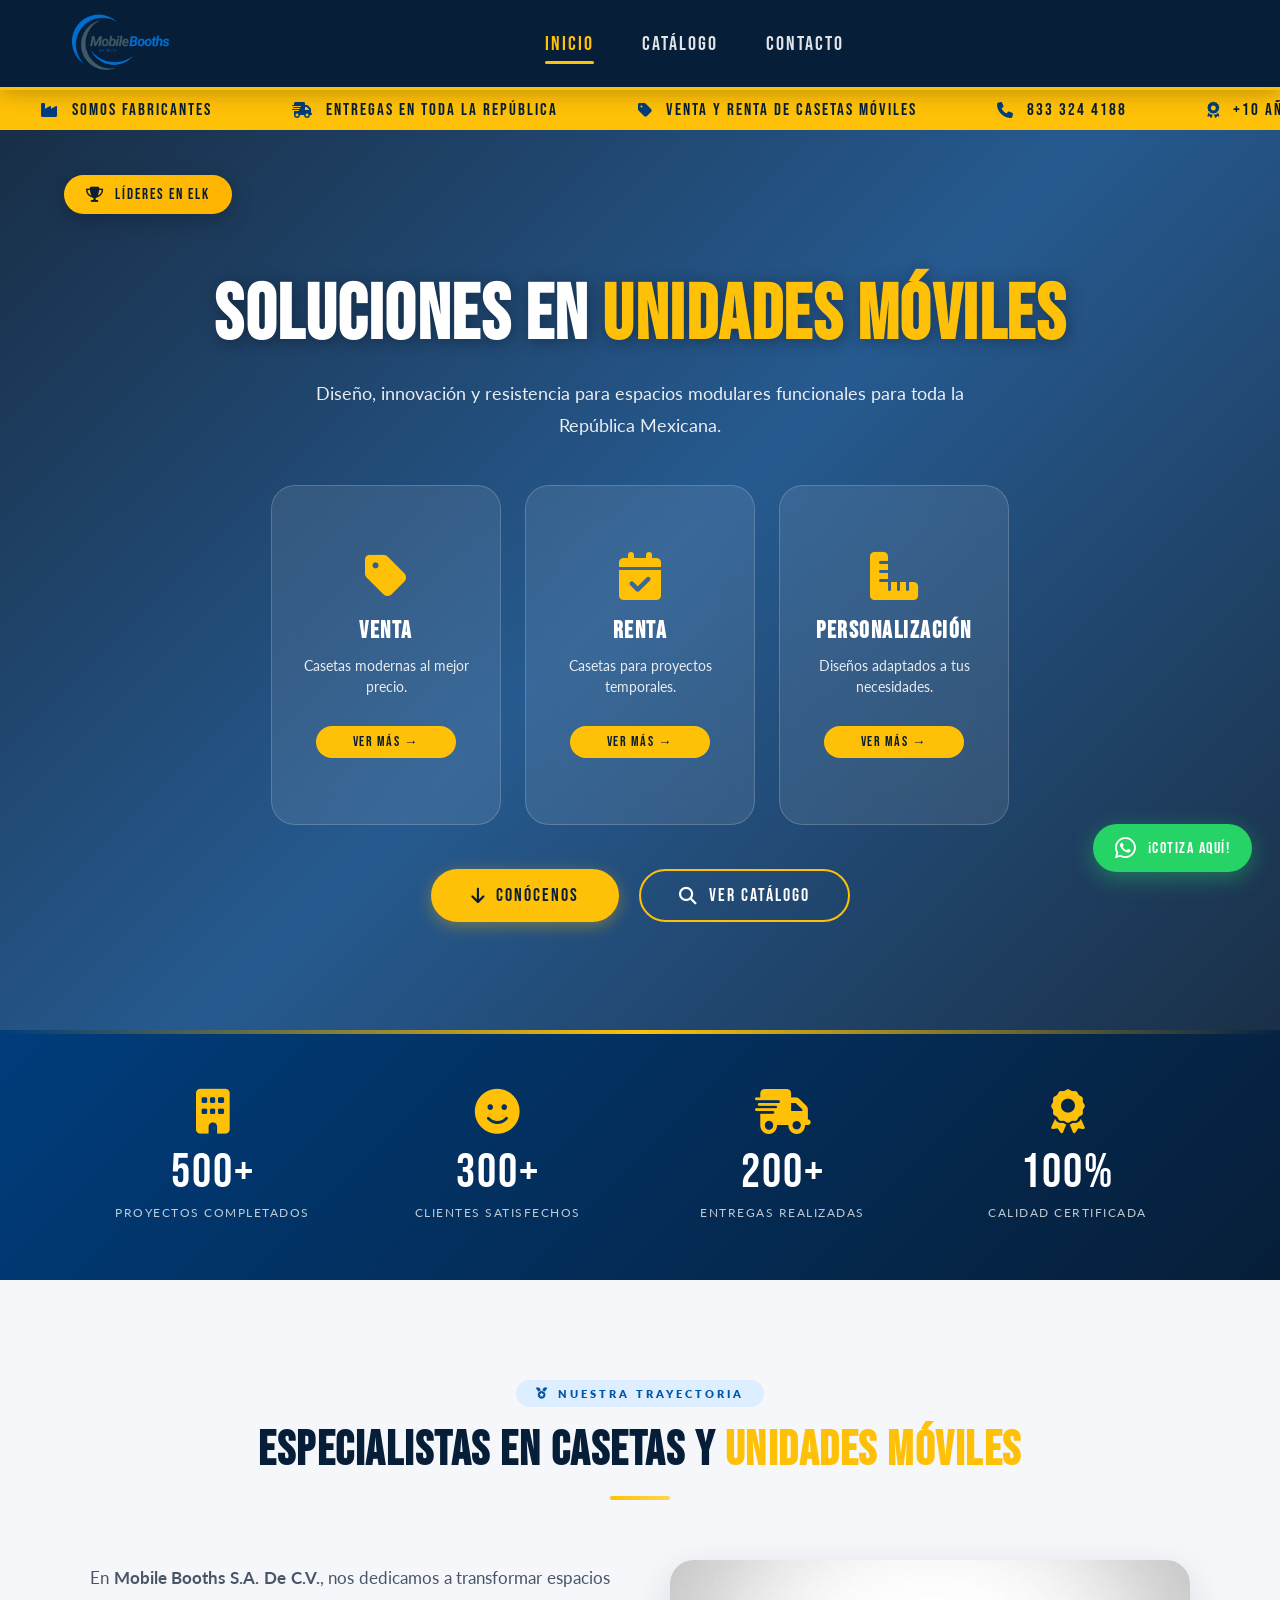
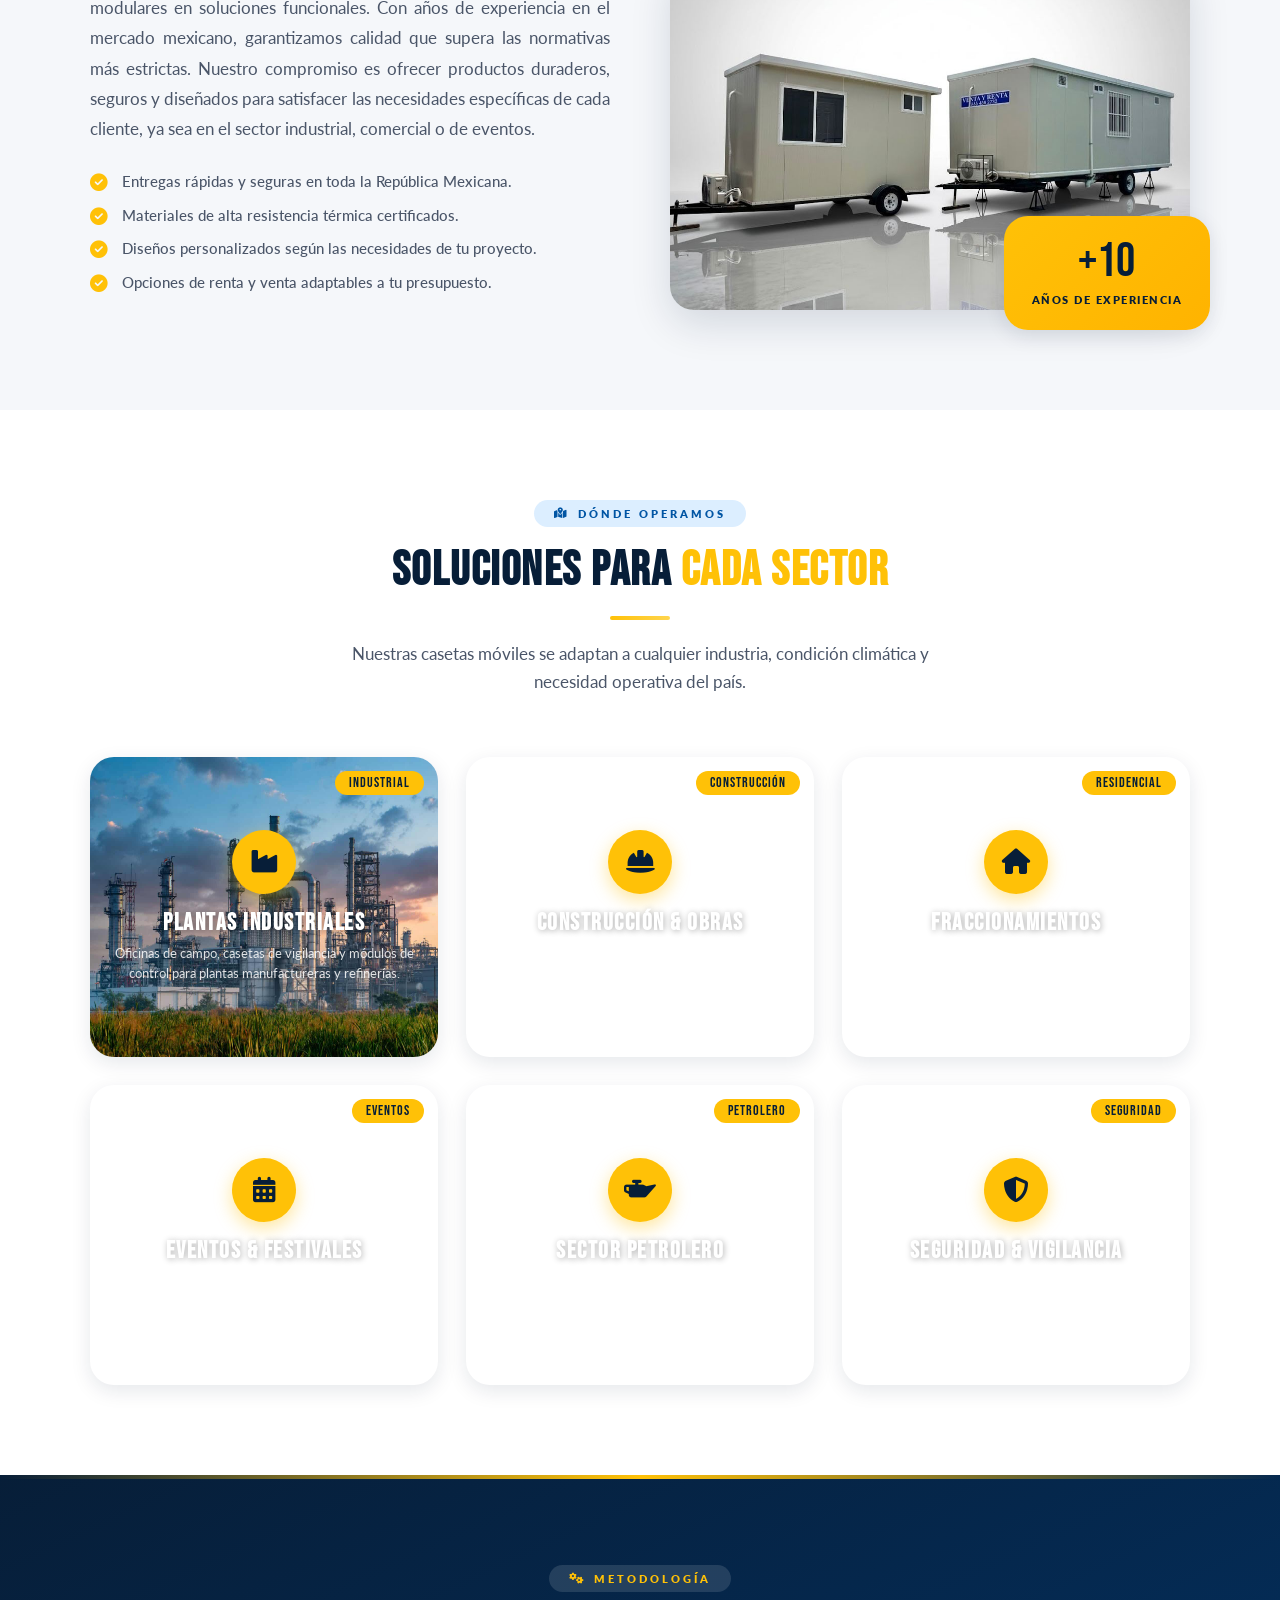
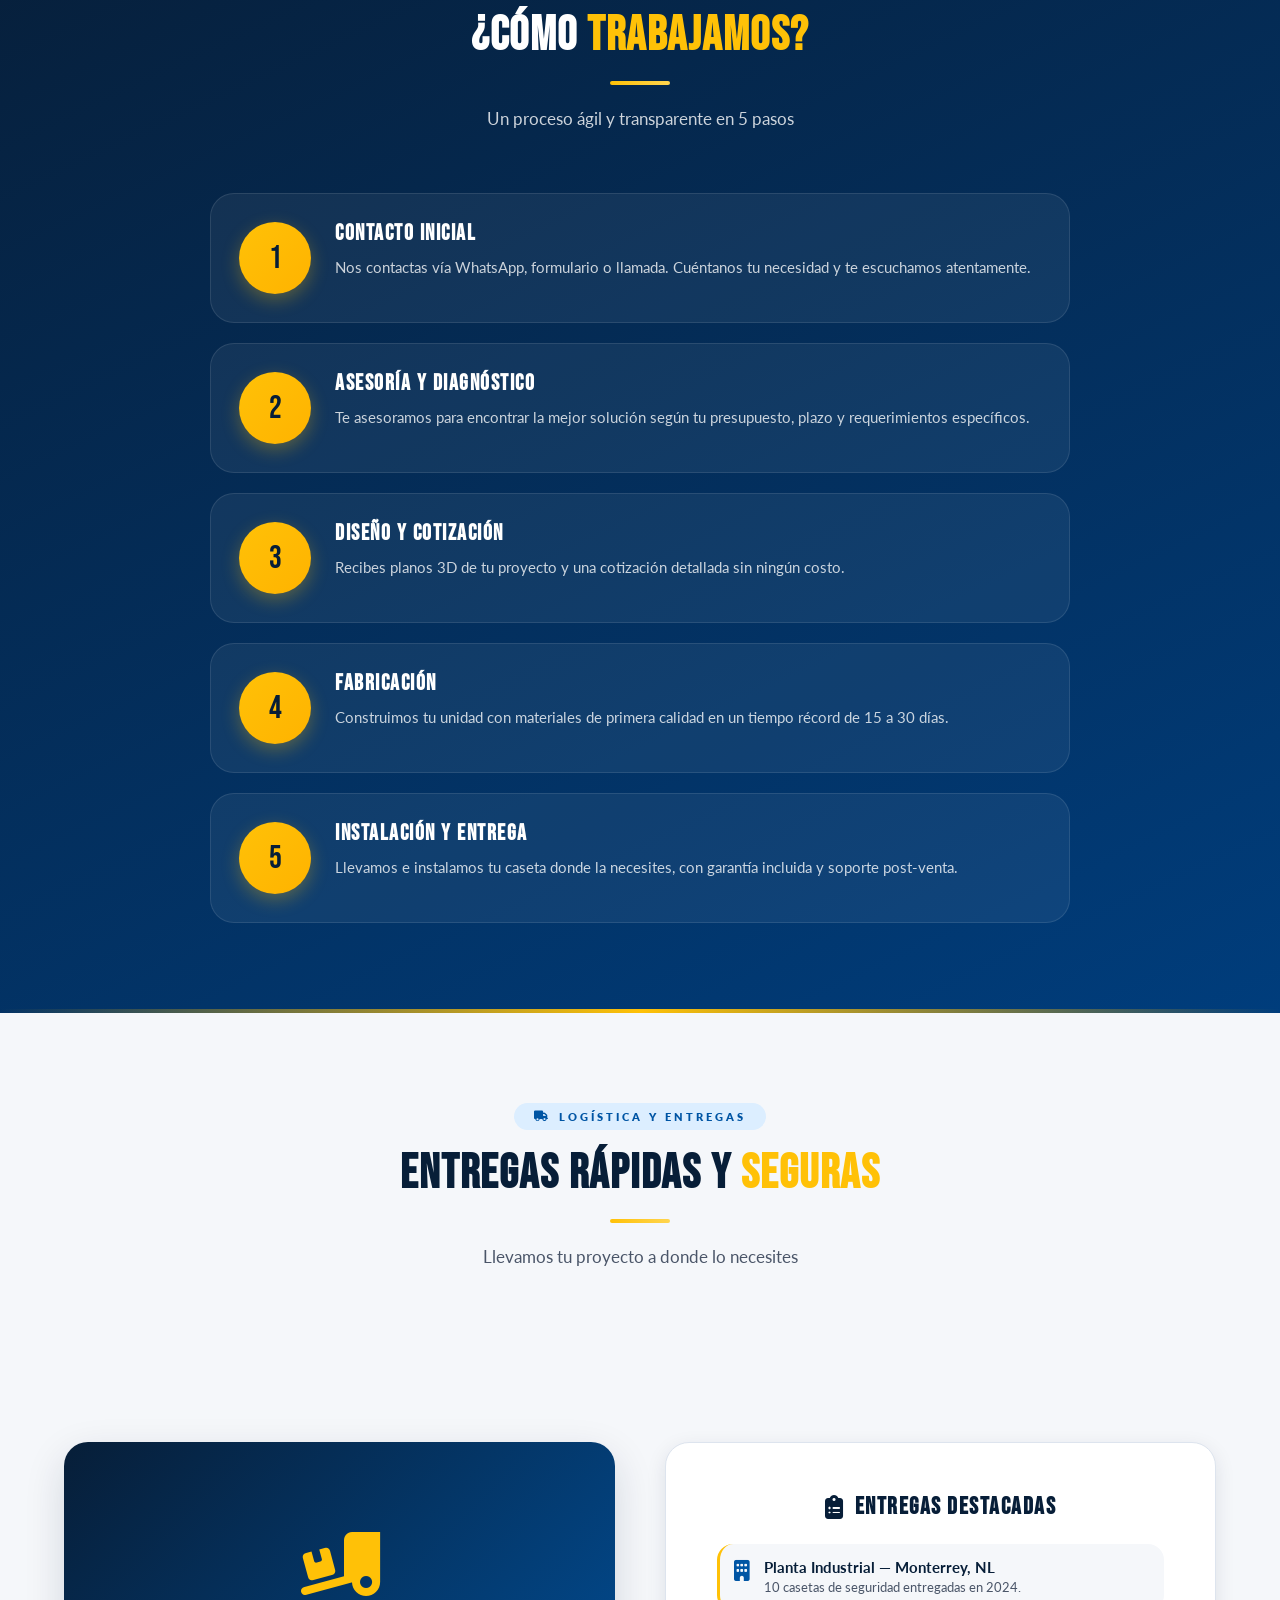
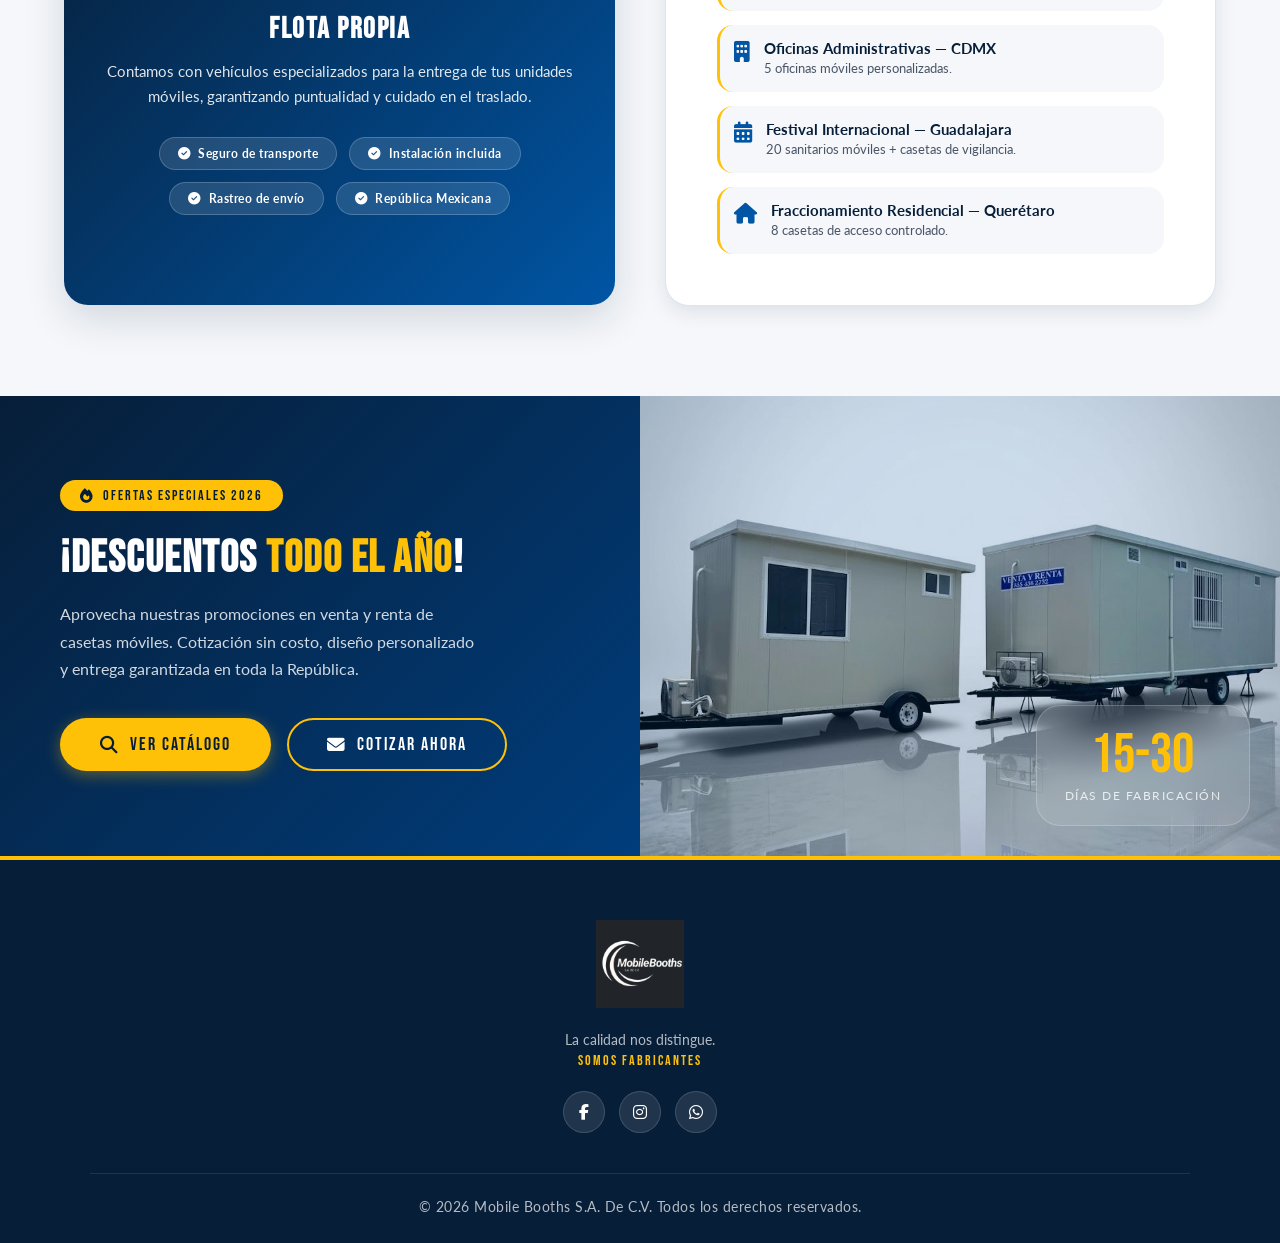
==== index.html @ e0e8780b "Add files via upload" ====
<!DOCTYPE html>
<html lang="es">
<head>
    <meta charset="UTF-8">
    <meta name="viewport" content="width=device-width, initial-scale=1.0, user-scalable=yes, viewport-fit=cover">
    <meta name="description" content="Mobile Booths S.A. de C.V. - Soluciones en unidades móviles, venta y renta de casetas en el Sur de Tamaulipas y toda la República Mexicana">
    <meta name="keywords" content="casetas móviles, venta de casetas, renta de casetas, unidades móviles, Tamaulipas">
    <title>Mobile Booths | Venta y Renta de Casetas Móviles</title>

    <link rel="preconnect" href="https://fonts.googleapis.com">
    <link href="https://fonts.googleapis.com/css2?family=Bebas+Neue&family=Lato:wght@300;400;700;900&display=swap" rel="stylesheet">
    <link rel="stylesheet" href="https://cdnjs.cloudflare.com/ajax/libs/font-awesome/6.5.1/css/all.min.css">
    <link href="https://unpkg.com/aos@2.3.1/dist/aos.css" rel="stylesheet">
    <link rel="stylesheet" href="css/styles.css">
    <link rel="icon" href="images/1.png" type="image/png">
    <link rel="apple-touch-icon" href="images/logo-grande.png">
</head>
<body>

<!-- ═══════════════════════════════════════════ -->
<!-- TICKER PUBLICITARIO                         -->
<!-- ═══════════════════════════════════════════ -->
<div class="ticker-wrap">
    <div class="ticker-track" id="tickerTrack">
        <span><i class="fas fa-industry"></i> SOMOS FABRICANTES</span>
        <span><i class="fas fa-truck-fast"></i> ENTREGAS EN TODA LA REPÚBLICA</span>
        <span><i class="fas fa-tag"></i> VENTA Y RENTA DE CASETAS MÓVILES</span>
        <span><i class="fas fa-phone"></i> 833 324 4188</span>
        <span><i class="fas fa-award"></i> +10 AÑOS DE EXPERIENCIA</span>
        <span><i class="fas fa-star"></i> +500 PROYECTOS COMPLETADOS</span>
        <span><i class="fas fa-industry"></i> SOMOS FABRICANTES</span>
        <span><i class="fas fa-truck-fast"></i> ENTREGAS EN TODA LA REPÚBLICA</span>
        <span><i class="fas fa-tag"></i> VENTA Y RENTA DE CASETAS MÓVILES</span>
        <span><i class="fas fa-phone"></i> 833 324 4188</span>
        <span><i class="fas fa-award"></i> +10 AÑOS DE EXPERIENCIA</span>
        <span><i class="fas fa-star"></i> +500 PROYECTOS COMPLETADOS</span>
    </div>
</div>

<!-- ═══════════════════════════════════════════ -->
<!-- NAVBAR                                      -->
<!-- ═══════════════════════════════════════════ -->
<header class="navbar" id="mainNavbar">
    <div class="brand-container">
        <img src="images/logo.png" alt="Logo Mobile Booths" class="logo-img">
    </div>
    <div class="menu-toggle" id="mobile-menu">
        <span></span><span></span><span></span>
    </div>
    <nav class="nav-menu" id="nav-list">
        <ul>
            <li><a href="index.html" class="active">Inicio</a></li>
            <li><a href="catalogo.html">Catálogo</a></li>
            <li><a href="contacto.html">Contacto</a></li>
        </ul>
    </nav>
</header>

<!-- ═══════════════════════════════════════════ -->
<!-- HERO                                        -->
<!-- ═══════════════════════════════════════════ -->
<section id="inicio" class="hero">
    <video autoplay muted loop id="bg-video" playsinline webkit-playsinline>
        <source src="images/caseta1.mp4" type="video/mp4">
    </video>
    <div class="hero-overlay"></div>

    <div class="corner-badge">
        <i class="fas fa-trophy"></i> Líderes en elk
    </div>

    <div class="hero-container">
        <div class="hero-content" data-aos="fade-up">
            <h1>Soluciones en <span>Unidades Móviles</span></h1>
            <p>Diseño, innovación y resistencia para espacios modulares funcionales para toda la República Mexicana.</p>

            <div class="services-cards">
                <div class="service-card" data-service="venta">
                    <i class="fas fa-tag"></i>
                    <h3>VENTA</h3>
                    <p>Casetas modernas al mejor precio.</p>
                    <button class="service-btn" onclick="window.location.href='catalogo.html'">Ver más →</button>
                </div>
                <div class="service-card" data-service="renta">
                    <i class="fas fa-calendar-check"></i>
                    <h3>RENTA</h3>
                    <p>Casetas para proyectos temporales.</p>
                    <button class="service-btn" onclick="window.location.href='catalogo.html'">Ver más →</button>
                </div>
                <div class="service-card" data-service="personalizacion">
                    <i class="fas fa-ruler-combined"></i>
                    <h3>PERSONALIZACIÓN</h3>
                    <p>Diseños adaptados a tus necesidades.</p>
                    <button class="service-btn" onclick="window.location.href='catalogo.html?section=personalizar&openPersonalization=true'">Ver más →</button>
                </div>
            </div>

            <div class="hero-buttons">
                <a href="#quienes-somos" class="btn-primary">
                    <i class="fas fa-arrow-down"></i> Conócenos
                </a>
                <a href="catalogo.html" class="btn-outline">
                    <i class="fas fa-search"></i> Ver Catálogo
                </a>
            </div>
        </div>
    </div>
</section>

<!-- ═══════════════════════════════════════════ -->
<!-- STATS                                       -->
<!-- ═══════════════════════════════════════════ -->
<div class="stats-section">
    <div class="stats-container">
        <div class="stat-item" data-aos="zoom-in">
            <i class="fas fa-building"></i>
            <div class="stat-number">+500</div>
            <div class="stat-label">Proyectos Completados</div>
        </div>
        <div class="stat-item" data-aos="zoom-in" data-aos-delay="100">
            <i class="fas fa-smile"></i>
            <div class="stat-number">+300</div>
            <div class="stat-label">Clientes Satisfechos</div>
        </div>
        <div class="stat-item" data-aos="zoom-in" data-aos-delay="200">
            <i class="fas fa-truck-fast"></i>
            <div class="stat-number">+200</div>
            <div class="stat-label">Entregas Realizadas</div>
        </div>
        <div class="stat-item" data-aos="zoom-in" data-aos-delay="300">
            <i class="fas fa-award"></i>
            <div class="stat-number">100%</div>
            <div class="stat-label">Calidad Certificada</div>
        </div>
    </div>
</div>

<!-- ═══════════════════════════════════════════ -->
<!-- ABOUT                                       -->
<!-- ═══════════════════════════════════════════ -->
<section id="quienes-somos" class="about-section">
    <div class="about-container">
        <div class="section-header" data-aos="fade-up">
            <span class="section-eyebrow"><i class="fas fa-medal"></i> Nuestra Trayectoria</span>
            <h2>Especialistas en Casetas y <span>Unidades Móviles</span></h2>
            <div class="section-rule"></div>
        </div>
        <div class="about-grid">
            <div class="about-text" data-aos="fade-right">
                <p>En <strong>Mobile Booths S.A. De C.V.</strong>, nos dedicamos a transformar espacios modulares en soluciones funcionales. Con años de experiencia en el mercado mexicano, garantizamos calidad que supera las normativas más estrictas. Nuestro compromiso es ofrecer productos duraderos, seguros y diseñados para satisfacer las necesidades específicas de cada cliente, ya sea en el sector industrial, comercial o de eventos.</p>
                <ul class="features-list">
                    <li><i class="fas fa-check-circle"></i> Entregas rápidas y seguras en toda la República Mexicana.</li>
                    <li><i class="fas fa-check-circle"></i> Materiales de alta resistencia térmica certificados.</li>
                    <li><i class="fas fa-check-circle"></i> Diseños personalizados según las necesidades de tu proyecto.</li>
                    <li><i class="fas fa-check-circle"></i> Opciones de renta y venta adaptables a tu presupuesto.</li>
                </ul>
            </div>
            <div class="about-image" data-aos="fade-left">
                <img src="images/fondo.jpeg" alt="Instalaciones Mobile Booths">
                <div class="experience-badge">
                    <span class="years">+10</span>
                    <span class="exp-text">Años de Experiencia</span>
                </div>
            </div>
        </div>
    </div>
</section>

<!-- ═══════════════════════════════════════════ -->
<!-- BANNER — SECTORES DE APLICACIÓN (con imágenes de fondo) -->
<!-- ═══════════════════════════════════════════ -->
<section class="sectors-section">
    <div class="sectors-container">
        <div class="section-header" data-aos="fade-up">
            <span class="section-eyebrow"><i class="fas fa-map-marked-alt"></i> Dónde Operamos</span>
            <h2>Soluciones para <span>Cada Sector</span></h2>
            <div class="section-rule"></div>
            <p>Nuestras casetas móviles se adaptan a cualquier industria, condición climática y necesidad operativa del país.</p>
        </div>
        <div class="sectors-grid" data-aos="fade-up" data-aos-delay="100">
            <div class="sector-card">
                <div class="sector-bg-img" ><img src="images/indu.jpeg" alt=""></div>
                <div class="sector-overlay"></div>
                <div class="sector-content">
                    <div class="sector-icon"><i class="fas fa-industry"></i></div>
                    <h3>Plantas Industriales</h3>
                    <p>Oficinas de campo, casetas de vigilancia y módulos de control para plantas manufactureras y refinerías.</p>
                </div>
                <div class="sector-tag">INDUSTRIAL</div>
            </div>
            <div class="sector-card">
                <div class="sector-bg-img" style="background-image: url('images/sectores/cns: .jfif;');"></div>
                <div class="sector-overlay"></div>
                <div class="sector-content">
                    <div class="sector-icon"><i class="fas fa-hard-hat"></i></div>
                    <h3>Construcción & Obras</h3>
                    <p>Oficinas temporales, sanitarios y vestuarios para obras de infraestructura y proyectos de construcción.</p>
                </div>
                <div class="sector-tag">CONSTRUCCIÓN</div>
            </div>
            <div class="sector-card">
                <div class="sector-bg-img" style="background-image: url('images/1.png');"></div>
                <div class="sector-overlay"></div>
                <div class="sector-content">
                    <div class="sector-icon"><i class="fas fa-home"></i></div>
                    <h3>Fraccionamientos</h3>
                    <p>Casetas de acceso controlado, módulos de seguridad y oficinas de ventas para desarrollos habitacionales.</p>
                </div>
                <div class="sector-tag">RESIDENCIAL</div>
            </div>
            <div class="sector-card">
                <div class="sector-bg-img" style="background-image: url('images/sectores/eventos.jpg');"></div>
                <div class="sector-overlay"></div>
                <div class="sector-content">
                    <div class="sector-icon"><i class="fas fa-calendar-alt"></i></div>
                    <h3>Eventos & Festivales</h3>
                    <p>Sanitarios móviles, módulos de atención y taquillas para eventos masivos, festivales y conciertos.</p>
                </div>
                <div class="sector-tag">EVENTOS</div>
            </div>
            <div class="sector-card">
                <div class="sector-bg-img" style="background-image: url('images/sectores/petrolero.jpg');"></div>
                <div class="sector-overlay"></div>
                <div class="sector-content">
                    <div class="sector-icon"><i class="fas fa-oil-can"></i></div>
                    <h3>Sector Petrolero</h3>
                    <p>Módulos habitacionales, oficinas y comedores para campamentos en zonas de extracción y refinación.</p>
                </div>
                <div class="sector-tag">PETROLERO</div>
            </div>
            <div class="sector-card">
                <div class="sector-bg-img" style="background-image: url('images/sectores/seguridad.jpg');"></div>
                <div class="sector-overlay"></div>
                <div class="sector-content">
                    <div class="sector-icon"><i class="fas fa-shield-alt"></i></div>
                    <h3>Seguridad & Vigilancia</h3>
                    <p>Casetas de control, garitas y módulos de supervisión para empresas, hospitales y corporativos.</p>
                </div>
                <div class="sector-tag">SEGURIDAD</div>
            </div>
        </div>
    </div>
</section>
<!-- ═══════════════════════════════════════════ -->
<!-- PROCESO                                     -->
<!-- ═══════════════════════════════════════════ -->
<section class="process-section">
    <div class="process-container">
        <div class="section-header light" data-aos="fade-up">
            <span class="section-eyebrow"><i class="fas fa-cogs"></i> Metodología</span>
            <h2>¿Cómo <span>Trabajamos?</span></h2>
            <div class="section-rule"></div>
            <p>Un proceso ágil y transparente en 5 pasos</p>
        </div>
        <div class="process-timeline">
            <div class="process-step" data-aos="fade-up" data-aos-delay="0">
                <div class="step-num">1</div>
                <div class="step-body">
                    <h3>Contacto Inicial</h3>
                    <p>Nos contactas vía WhatsApp, formulario o llamada. Cuéntanos tu necesidad y te escuchamos atentamente.</p>
                </div>
            </div>
            <div class="process-step" data-aos="fade-up" data-aos-delay="80">
                <div class="step-num">2</div>
                <div class="step-body">
                    <h3>Asesoría y Diagnóstico</h3>
                    <p>Te asesoramos para encontrar la mejor solución según tu presupuesto, plazo y requerimientos específicos.</p>
                </div>
            </div>
            <div class="process-step" data-aos="fade-up" data-aos-delay="160">
                <div class="step-num">3</div>
                <div class="step-body">
                    <h3>Diseño y Cotización</h3>
                    <p>Recibes planos 3D de tu proyecto y una cotización detallada sin ningún costo.</p>
                </div>
            </div>
            <div class="process-step" data-aos="fade-up" data-aos-delay="240">
                <div class="step-num">4</div>
                <div class="step-body">
                    <h3>Fabricación</h3>
                    <p>Construimos tu unidad con materiales de primera calidad en un tiempo récord de 15 a 30 días.</p>
                </div>
            </div>
            <div class="process-step" data-aos="fade-up" data-aos-delay="320">
                <div class="step-num">5</div>
                <div class="step-body">
                    <h3>Instalación y Entrega</h3>
                    <p>Llevamos e instalamos tu caseta donde la necesites, con garantía incluida y soporte post-venta.</p>
                </div>
            </div>
        </div>
    </div>
</section>

<!-- ═══════════════════════════════════════════ -->
<!-- LOGÍSTICA                                   -->
<!-- ═══════════════════════════════════════════ -->
<section class="logistics-section">
    <div class="logistics-container">
        <div class="section-header" data-aos="fade-up">
            <span class="section-eyebrow"><i class="fas fa-truck"></i> Logística y Entregas</span>
            <h2>Entregas Rápidas y <span>Seguras</span></h2>
            <div class="section-rule"></div>
            <p>Llevamos tu proyecto a donde lo necesites</p>
        </div>
        <div class="logistics-grid">
            <div class="logistics-container"></div>
            <div class="section-header" data-aos="fade-up"></div>
            <div class="logistics-card-blue" data-aos="fade-right">
                <i class="fas fa-truck-ramp-box"></i>
                <h3>Flota Propia</h3>
                <p>Contamos con vehículos especializados para la entrega de tus unidades móviles, garantizando puntualidad y cuidado en el traslado.</p>
                <div class="logistics-tags">
                    <span><i class="fas fa-check-circle"></i> Seguro de transporte</span>
                    <span><i class="fas fa-check-circle"></i> Instalación incluida</span>
                    <span><i class="fas fa-check-circle"></i> Rastreo de envío</span>
                    <span><i class="fas fa-check-circle"></i> República Mexicana</span>
                </div>
            </div>
            <div class="logistics-deliveries" data-aos="fade-left">
                <h3><i class="fas fa-clipboard-list"></i> Entregas Destacadas</h3>
                <div class="delivery-list">
                    <div class="delivery-item">
                        <i class="fas fa-building"></i>
                        <div>
                            <strong>Planta Industrial — Monterrey, NL</strong>
                            <p>10 casetas de seguridad entregadas en 2024.</p>
                        </div>
                    </div>
                    <div class="delivery-item">
                        <i class="fas fa-building"></i>
                        <div>
                            <strong>Oficinas Administrativas — CDMX</strong>
                            <p>5 oficinas móviles personalizadas.</p>
                        </div>
                    </div>
                    <div class="delivery-item">
                        <i class="fas fa-calendar-alt"></i>
                        <div>
                            <strong>Festival Internacional — Guadalajara</strong>
                            <p>20 sanitarios móviles + casetas de vigilancia.</p>
                        </div>
                    </div>
                    <div class="delivery-item">
                        <i class="fas fa-home"></i>
                        <div>
                            <strong>Fraccionamiento Residencial — Querétaro</strong>
                            <p>8 casetas de acceso controlado.</p>
                        </div>
                    </div>
                </div>
            </div>
        </div>
    </div>
</section>

<!-- ═══════════════════════════════════════════ -->
<!-- BANNER PROMO PRINCIPAL                      -->
<!-- ═══════════════════════════════════════════ -->
<section class="promo-banner" data-aos="fade-up">
    <div class="promo-banner-inner">
        <div class="promo-text-panel">
            <span class="promo-badge"><i class="fas fa-fire"></i> OFERTAS ESPECIALES 2026</span>
            <h2>¡Descuentos <span>todo el año</span>!</h2>
            <p>Aprovecha nuestras promociones en venta y renta de casetas móviles. Cotización sin costo, diseño personalizado y entrega garantizada en toda la República.</p>
            <div class="promo-btns">
                <a href="catalogo.html" class="btn-primary">
                    <i class="fas fa-search"></i> Ver Catálogo
                </a>
                <a href="contacto.html" class="btn-outline">
                    <i class="fas fa-envelope"></i> Cotizar Ahora
                </a>
            </div>
        </div>
        <div class="promo-visual-panel">
            <img src="images/fondo.jpeg" alt="Casetas Mobile Booths">
            <div class="promo-visual-overlay"></div>
            <div class="promo-visual-stat">
                <span class="big">15-30</span>
                <small>DÍAS DE FABRICACIÓN</small>
            </div>
        </div>
    </div>
</section>

<!-- ═══════════════════════════════════════════ -->
<!-- WHATSAPP                                    -->
<!-- ═══════════════════════════════════════════ -->
<a href="https://wa.me/528333244188" class="wpp-float" target="_blank" rel="noopener">
    <i class="fab fa-whatsapp"></i>
    <span>¡Cotiza aquí!</span>
</a>

<!-- ═══════════════════════════════════════════ -->
<!-- FOOTER                                      -->
<!-- ═══════════════════════════════════════════ -->
<footer class="main-footer">
    <div class="footer-container">
        <div class="footer-logo">
            <img src="images/Logo - 360.png" alt="Logo 360" class="logo-imgg">
            <p>La calidad nos distingue.</p>
            <p class="texto-cursivo">SOMOS FABRICANTES</p>
            <div class="footer-social">
                <a href="https://www.facebook.com/profile.php?id=100066891784108" class="social-icon" target="_blank" rel="noopener" aria-label="Facebook">
                    <i class="fab fa-facebook-f"></i>
                </a>
                <a href="#" class="social-icon" target="_blank" aria-label="Instagram">
                    <i class="fab fa-instagram"></i>
                </a>
                <a href="https://wa.me/528333244188" class="social-icon" target="_blank" rel="noopener" aria-label="WhatsApp">
                    <i class="fab fa-whatsapp"></i>
                </a>
            </div>
        </div>
        <div class="footer-bottom">
            <p>&copy; 2026 Mobile Booths S.A. De C.V. Todos los derechos reservados.</p>
        </div>
    </div>
</footer>

<script src="https://unpkg.com/aos@2.3.1/dist/aos.js"></script>
<script src="js/script.js"></script>
</body>
</html>
---- css/styles.css ----
/* ============================================================ */
/* MOBILE BOOTHS - DESIGN SYSTEM UNIFICADO                      */
/* Paleta: Azul Profundo · Amarillo Oro · Blanco                */
/* ============================================================ */

@import url('https://fonts.googleapis.com/css2?family=Bebas+Neue&family=Lato:wght@300;400;700;900&display=swap');

/* ─── VARIABLES GLOBALES ─── */
:root {
  --azul-profundo:  #071e38;
  --azul-dark:      #0a2540;
  --azul-principal: #0055a4;
  --azul-fuerte:    #003d7c;
  --azul-vibrante:  #0077cc;
  --azul-claro:     #dceeff;
  --azul-suave:     #f0f7ff;

  --oro:            #ffc107;
  --oro-fuerte:     #ffb300;
  --oro-suave:      #ffd54f;
  --oro-bg:         rgba(255,193,7,0.08);

  --blanco:         #ffffff;
  --gris-fondo:     #f5f7fa;
  --gris-claro:     #eef2f7;
  --gris-borde:     #dde4ee;
  --gris-texto:     #4a5568;
  --negro:          #0d1b2a;

  --success:        #00c27a;
  --warning:        #ff7c2a;

  --sombra-sm:      0 2px 8px rgba(7,30,56,.07);
  --sombra-md:      0 6px 20px rgba(7,30,56,.10);
  --sombra-lg:      0 14px 40px rgba(7,30,56,.14);
  --sombra-hover:   0 20px 50px rgba(7,30,56,.18);

  --radio:          16px;
  --radio-lg:       24px;
  --radio-pill:     60px;

  --tr:             all .35s cubic-bezier(.4,0,.2,1);
  --navbar-h:       90px;
}

/* ─── RESET ─── */
*, *::before, *::after { margin:0; padding:0; box-sizing:border-box; }

html { scroll-behavior: smooth; }

body {
  font-family: 'Lato', sans-serif;
  color: var(--negro);
  background: var(--blanco);
  overflow-x: hidden;
  padding-top: var(--navbar-h);
}

/* ─── TIPOGRAFÍA ─── */
h1,h2,h3,h4 { font-family: 'Bebas Neue', sans-serif; letter-spacing: 1.5px; line-height: 1.1; }

/* ─── HELPERS ─── */
.text-center { text-align: center; }
.text-gold   { color: var(--oro); }
.text-blue   { color: var(--azul-principal); }

/* ============================================================ */
/* NAVBAR                                                       */
/* ============================================================ */
.navbar {
  position: fixed;
  inset: 0 0 auto 0;
  height: var(--navbar-h);
  display: flex;
  align-items: center;
  justify-content: space-between;
  padding: 0 5%;
  z-index: 9999;
  background: var(--azul-profundo);
  box-shadow: 0 3px 20px rgba(0,0,0,.25);
  transition: transform .3s ease, height .3s ease, background .3s ease;
  border-bottom: 3px solid var(--oro);
}

.navbar.hide      { transform: translateY(-100%); }
.navbar.scrolled  { height: 70px; background: var(--azul-dark); }

.brand-container { flex: 0 0 auto; }

.logo-img {
  height: 110px;
  width: auto;
  transition: .3s;
}
.navbar.scrolled .logo-img { height: 88px; }

/* Nav links */
.nav-menu { flex: 1; display: flex; justify-content: center; }

.nav-menu ul {
  display: flex;
  list-style: none;
  gap: 48px;
}

.nav-menu a {
  text-decoration: none;
  color: rgba(255,255,255,.88);
  font-family: 'Bebas Neue', sans-serif;
  font-size: 1.25rem;
  letter-spacing: 2px;
  position: relative;
  padding: 6px 0;
  transition: color .25s;
}

.nav-menu a::after {
  content: '';
  position: absolute;
  bottom: -2px; left: 0;
  width: 0; height: 3px;
  background: var(--oro);
  border-radius: 2px;
  transition: width .3s ease;
}

.nav-menu a:hover,
.nav-menu a.active { color: var(--oro); }

.nav-menu a:hover::after,
.nav-menu a.active::after { width: 100%; }

/* ─── HAMBURGER ─── */
.menu-toggle {
  display: none;
  flex-direction: column;
  cursor: pointer;
  gap: 6px;
  z-index: 10000;
  padding: 10px;
}

.menu-toggle span {
  display: block;
  width: 28px; height: 2px;
  background: var(--blanco);
  border-radius: 2px;
  transition: var(--tr);
}

.menu-toggle.active span:nth-child(1) { transform: translateY(8px) rotate(45deg); }
.menu-toggle.active span:nth-child(2) { opacity: 0; }
.menu-toggle.active span:nth-child(3) { transform: translateY(-8px) rotate(-45deg); }

/* ============================================================ */
/* SECTION HEADERS — Sistema unificado                          */
/* ============================================================ */
.section-header {
  text-align: center;
  margin-bottom: 60px;
}

.section-eyebrow {
  display: inline-flex;
  align-items: center;
  gap: 8px;
  background: var(--azul-claro);
  color: var(--azul-principal);
  font-weight: 800;
  font-size: .7rem;
  letter-spacing: 3px;
  text-transform: uppercase;
  padding: 7px 20px;
  border-radius: var(--radio-pill);
  margin-bottom: 18px;
}

.section-header h2 {
  font-size: clamp(2rem, 4vw, 3rem);
  color: var(--azul-profundo);
  margin-bottom: 18px;
}

.section-header h2 span { color: var(--oro); }

.section-rule {
  width: 60px; height: 4px;
  background: linear-gradient(90deg, var(--oro), var(--oro-suave));
  border-radius: 4px;
  margin: 0 auto 20px;
}

.section-header p {
  color: var(--gris-texto);
  font-size: 1.05rem;
  max-width: 600px;
  margin: 0 auto;
  line-height: 1.7;
}

/* Variant: sobre fondo oscuro */
.section-header.light .section-eyebrow { background: rgba(255,255,255,.12); color: var(--oro); }
.section-header.light h2              { color: var(--blanco); }
.section-header.light p               { color: rgba(255,255,255,.8); }

/* ============================================================ */
/* CORNER BADGE                                                  */
/* ============================================================ */
.corner-badge {
  position: absolute;
  top: 5%; left: 5%;
  z-index: 10;
  background: linear-gradient(135deg, var(--oro), var(--oro-fuerte));
  color: var(--azul-profundo);
  padding: 10px 22px;
  border-radius: var(--radio-pill);
  font-family: 'Bebas Neue', sans-serif;
  font-size: .95rem;
  letter-spacing: 2px;
  display: flex;
  align-items: center;
  gap: 10px;
  box-shadow: 0 6px 22px rgba(0,0,0,.22);
  animation: badgePulse 2.5s ease-in-out infinite;
}

@keyframes badgePulse {
  0%,100% { transform: scale(1); box-shadow: 0 6px 22px rgba(255,193,7,.3); }
  50%      { transform: scale(1.04); box-shadow: 0 10px 28px rgba(255,193,7,.5); }
}

/* ============================================================ */
/* HERO SECTION — Inicio                                        */
/* ============================================================ */
.hero {
  position: relative;
  min-height: 100vh;
  display: flex;
  align-items: center;
  justify-content: center;
  overflow: hidden;
  padding: 120px 5% 80px;
}

#bg-video, #bg-video-catalog, #bg-video-contact {
  position: absolute;
  top: 50%; left: 50%;
  min-width: 100%; min-height: 100%;
  transform: translate(-50%,-50%);
  z-index: 0;
  object-fit: cover;
}

.hero-overlay {
  position: absolute;
  inset: 0;
  background: linear-gradient(135deg,
    rgba(7,30,56,.93) 0%,
    rgba(0,61,124,.85) 50%,
    rgba(7,30,56,.92) 100%);
  z-index: 1;
}

.hero-container {
  position: relative;
  z-index: 2;
  max-width: 1100px;
  margin: 0 auto;
  width: 100%;
  text-align: center;
}

.hero-content h1 {
  font-size: clamp(2.8rem, 6vw, 5.5rem);
  color: var(--blanco);
  text-transform: uppercase;
  line-height: 1;
  text-shadow: 2px 2px 16px rgba(0,0,0,.35);
  margin-bottom: 22px;
}

.hero-content h1 span { color: var(--oro); }

.hero-content > p {
  font-size: 1.15rem;
  color: rgba(255,255,255,.9);
  max-width: 680px;
  margin: 0 auto 44px;
  line-height: 1.75;
}

/* ─── SERVICE CARDS ─── */
.services-cards {
  display: flex;
  gap: 24px;
  justify-content: center;
  flex-wrap: wrap;
  margin: 44px auto;
}

.service-card {
  background: rgba(255,255,255,.09);
  backdrop-filter: blur(14px);
  border: 1px solid rgba(255,255,255,.18);
  border-radius: var(--radio-lg);
  padding: 32px 24px;
  width: 230px;
  min-height: 340px;
  display: flex;
  flex-direction: column;
  align-items: center;
  justify-content: center;
  text-align: center;
  transition: var(--tr);
  position: relative;
  overflow: hidden;
}

.service-card::before {
  content: '';
  position: absolute;
  bottom: 0; left: 0;
  width: 100%; height: 3px;
  background: linear-gradient(90deg, var(--oro), var(--oro-suave));
  transform: scaleX(0);
  transform-origin: left;
  transition: transform .4s ease;
}

.service-card:hover {
  transform: translateY(-10px);
  background: rgba(255,255,255,.18);
  border-color: var(--oro);
  box-shadow: 0 20px 40px rgba(0,0,0,.3);
}

.service-card:hover::before { transform: scaleX(1); }

.service-card i {
  font-size: 3rem;
  color: var(--oro);
  margin-bottom: 18px;
  transition: transform .3s;
}

.service-card:hover i { transform: scale(1.1); }

.service-card h3 {
  font-size: 1.5rem;
  color: var(--blanco);
  margin-bottom: 12px;
}

.service-card p {
  font-family: 'Lato', sans-serif;
  font-size: .85rem;
  color: rgba(255,255,255,.88);
  line-height: 1.55;
  margin-bottom: 20px;
}

/* Botón dentro de las tarjetas de servicio */
.service-btn {
  background: var(--oro);
  color: var(--azul-profundo);
  border: none;
  padding: 8px 20px;
  border-radius: var(--radio-pill);
  font-family: 'Bebas Neue', sans-serif;
  font-size: 0.85rem;
  letter-spacing: 1.5px;
  cursor: pointer;
  transition: var(--tr);
  margin-top: 8px;
  width: 100%;
  max-width: 140px;
  text-decoration: none;
  display: inline-flex;
  align-items: center;
  justify-content: center;
  gap: 6px;
}

.service-btn:hover {
  background: var(--blanco);
  transform: translateY(-3px);
  box-shadow: 0 6px 18px rgba(255,193,7,.35);
}

/* ─── HERO BUTTONS ─── */
.hero-buttons {
  display: flex;
  gap: 20px;
  justify-content: center;
  flex-wrap: wrap;
  margin-top: 36px;
}

/* ─── BUTTONS SYSTEM ─── */
.btn-primary {
  background: var(--oro);
  color: var(--azul-profundo);
  padding: 14px 38px;
  border-radius: var(--radio-pill);
  text-decoration: none;
  font-family: 'Bebas Neue', sans-serif;
  font-size: 1.1rem;
  letter-spacing: 2px;
  transition: var(--tr);
  box-shadow: 0 4px 16px rgba(255,193,7,.35);
  display: inline-flex;
  align-items: center;
  gap: 10px;
  border: 2px solid transparent;
}

.btn-primary:hover {
  background: var(--blanco);
  color: var(--azul-profundo);
  transform: translateY(-3px);
  box-shadow: 0 8px 28px rgba(255,193,7,.45);
}

.btn-outline {
  background: transparent;
  color: var(--blanco);
  padding: 14px 38px;
  border-radius: var(--radio-pill);
  text-decoration: none;
  font-family: 'Bebas Neue', sans-serif;
  font-size: 1.1rem;
  letter-spacing: 2px;
  border: 2px solid var(--oro);
  transition: var(--tr);
  display: inline-flex;
  align-items: center;
  gap: 10px;
}

.btn-outline:hover {
  background: var(--oro);
  color: var(--azul-profundo);
  transform: translateY(-3px);
  box-shadow: 0 8px 24px rgba(0,0,0,.2);
}

/* ============================================================ */
/* STATS BAR                                                     */
/* ============================================================ */
.stats-section {
  background: linear-gradient(135deg, var(--azul-fuerte), var(--azul-profundo));
  padding: 60px 5%;
  position: relative;
}

.stats-section::before {
  content: '';
  position: absolute;
  top: 0; left: 0; right: 0;
  height: 4px;
  background: linear-gradient(90deg, transparent, var(--oro), transparent);
}

.stats-container {
  display: grid;
  grid-template-columns: repeat(4,1fr);
  gap: 40px;
  max-width: 1100px;
  margin: 0 auto;
  text-align: center;
}

.stat-item { display: flex; flex-direction: column; align-items: center; }

.stat-item i {
  font-size: 2.8rem;
  color: var(--oro);
  margin-bottom: 14px;
}

.stat-number {
  font-family: 'Bebas Neue', sans-serif;
  font-size: 3rem;
  letter-spacing: 2px;
  color: var(--blanco);
  line-height: 1;
  margin-bottom: 8px;
}

.stat-label {
  font-size: .78rem;
  color: rgba(255,255,255,.75);
  text-transform: uppercase;
  letter-spacing: 1.5px;
}

/* ============================================================ */
/* ABOUT SECTION                                                 */
/* ============================================================ */
.about-section {
  padding: 100px 5%;
  background: var(--gris-fondo);
}

.about-container { max-width: 1100px; margin: 0 auto; }

.about-grid {
  display: grid;
  grid-template-columns: 1fr 1fr;
  gap: 60px;
  align-items: center;
}

.about-text p {
  color: var(--gris-texto);
  font-size: 1.05rem;
  line-height: 1.8;
  text-align: justify;
  margin-bottom: 28px;
}

.features-list {
  list-style: none;
}

.features-list li {
  display: flex;
  align-items: flex-start;
  gap: 14px;
  margin-bottom: 14px;
  font-size: .95rem;
  color: var(--gris-texto);
  font-weight: 500;
}

.features-list i {
  color: var(--oro);
  font-size: 1.1rem;
  margin-top: 2px;
  flex-shrink: 0;
}

.about-image { position: relative; }

.about-image img {
  width: 100%;
  border-radius: var(--radio-lg);
  box-shadow: var(--sombra-lg);
  display: block;
}

.experience-badge {
  position: absolute;
  bottom: -20px; right: -20px;
  background: linear-gradient(135deg, var(--oro), var(--oro-fuerte));
  color: var(--azul-profundo);
  padding: 22px 28px;
  border-radius: var(--radio-lg);
  text-align: center;
  min-width: 140px;
  box-shadow: var(--sombra-md);
}

.experience-badge .years {
  font-family: 'Bebas Neue', sans-serif;
  font-size: 3rem;
  line-height: 1;
  display: block;
}

.experience-badge .exp-text {
  font-size: .7rem;
  font-weight: 800;
  letter-spacing: 1.5px;
  text-transform: uppercase;
  line-height: 1.4;
  display: block;
  margin-top: 6px;
}

/* ============================================================ */
/* PROCESO                                                       */
/* ============================================================ */
.process-section {
  padding: 90px 5%;
  background: linear-gradient(155deg, var(--azul-profundo) 0%, var(--azul-fuerte) 100%);
  position: relative;
}

.process-section::before,
.process-section::after {
  content: '';
  position: absolute;
  left: 0; right: 0;
  height: 4px;
  background: linear-gradient(90deg, transparent, var(--oro), transparent);
}
.process-section::before { top: 0; }
.process-section::after  { bottom: 0; }

.process-container { max-width: 860px; margin: 0 auto; }

.process-timeline {
  display: flex;
  flex-direction: column;
  gap: 20px;
}

.process-step {
  display: grid;
  grid-template-columns: 72px 1fr;
  gap: 24px;
  align-items: start;
  background: rgba(255,255,255,.06);
  border: 1px solid rgba(255,255,255,.1);
  border-radius: var(--radio-lg);
  padding: 28px;
  transition: var(--tr);
}

.process-step:hover {
  transform: translateY(-4px);
  background: rgba(255,255,255,.1);
  border-color: var(--oro);
  box-shadow: 0 12px 30px rgba(0,0,0,.2);
}

.step-num {
  width: 72px; height: 72px;
  background: linear-gradient(135deg, var(--oro), var(--oro-fuerte));
  border-radius: 50%;
  display: flex;
  align-items: center;
  justify-content: center;
  font-family: 'Bebas Neue', sans-serif;
  font-size: 2rem;
  color: var(--azul-profundo);
  flex-shrink: 0;
  box-shadow: 0 6px 18px rgba(255,193,7,.3);
}

.step-body h3 {
  font-size: 1.4rem;
  color: var(--blanco);
  margin-bottom: 8px;
}

.step-body p {
  font-size: .95rem;
  color: rgba(255,255,255,.78);
  line-height: 1.65;
}

/* ============================================================ */
/* LOGÍSTICA                                                     */
/* ============================================================ */
.logistics-section {
  padding: 90px 5%;
  background: var(--gris-fondo);
}



.logistics-grid {
  display: grid;
  grid-template-columns: 1fr 1fr;
  gap: 50px;
  align-items: start;
}

.logistics-card-blue {
  background: linear-gradient(135deg, var(--azul-profundo), var(--azul-principal));
  border-radius: var(--radio-lg);
text-align: center;
  color: var(--blanco);
  box-shadow: var(--sombra-lg);
  padding: 90px 5%;
  
  
  
}

.logistics-card-blue > i {
  font-size: 4rem;
  color: var(--oro);
  margin-bottom: 18px;
}

.logistics-card-blue h3 {
  font-size: 1.8rem;
  margin-bottom: 14px;
}

.logistics-card-blue p {
  font-size: .95rem;
  opacity: .88;
  line-height: 1.65;
  margin-bottom: 28px;
}

.logistics-tags {
  display: flex;
  flex-wrap: wrap;
  gap: 12px;
  justify-content: center;
}

.logistics-tags span {
  background: rgba(255,255,255,.12);
  border: 1px solid rgba(255,255,255,.2);
  padding: 8px 18px;
  border-radius: var(--radio-pill);
  font-size: .78rem;
  font-weight: 700;
  display: flex;
  align-items: center;
  gap: 8px;
  letter-spacing: .5px;
}

.logistics-deliveries {
  background: var(--blanco);
  border-radius: var(--radio-lg);
  padding: 51px;
  box-shadow: var(--sombra-md);
  border: 1px solid var(--gris-borde);
}

.logistics-deliveries h3 {
  font-size: 1.5rem;
  color: var(--azul-profundo);
  margin-bottom: 24px;
  display: flex;
  align-items: center;
  justify-content: center;
  gap: 10px;
}

.delivery-list { display: flex; flex-direction: column; gap: 14px; }

.delivery-item {
  display: flex;
  gap: 14px;
  padding: 14px;
  background: var(--gris-fondo);
  border-radius: var(--radio);
  border-left: 3px solid var(--oro);
  transition: var(--tr);
}

.delivery-item:hover {
  transform: translateX(6px);
  background: var(--azul-claro);
}

.delivery-item > i {
  color: var(--azul-principal);
  font-size: 1.3rem;
  margin-top: 2px;
  flex-shrink: 0;
}

.delivery-item strong {
  color: var(--azul-profundo);
  font-size: .92rem;
  display: block;
  margin-bottom: 3px;
}

.delivery-item p {
  color: var(--gris-texto);
  font-size: .8rem;
  margin: 0;
  line-height: 1.4;
}

/* ============================================================ */
/* BANNER PUBLICITARIO — Ticker / Cinta informativa             */
/* ============================================================ */
.ticker-wrap {
  background: var(--oro);
  padding: 10px 0;
  overflow: hidden;
  position: relative;
  z-index: 2;
}

.ticker-track {
  display: flex;
  width: max-content;
  animation: ticker 30s linear infinite;
}

.ticker-track span {
  white-space: nowrap;
  padding: 0 40px;
  font-family: 'Bebas Neue', sans-serif;
  font-size: 1.05rem;
  letter-spacing: 2px;
  color: var(--azul-profundo);
  display: flex;
  align-items: center;
  gap: 12px;
}

.ticker-track span i {
  font-size: 1rem;
  color: var(--azul-fuerte);
}

@keyframes ticker {
  from { transform: translateX(0); }
  to   { transform: translateX(-50%); }
}

/* ============================================================ */
/* BANNER — Secciones de uso / sectores                         */
/* ============================================================ */
.sectors-section {
  padding: 90px 5%;
  background: var(--blanco);
}

.sectors-container { max-width: 1100px; margin: 0 auto; }

.sectors-grid {
  display: grid;
  grid-template-columns: repeat(3,1fr);
  gap: 28px;
}
.sector-bg-img img{
  width: 400px;
  height: 300px;
}
.sector-card {
  position: relative;
  border-radius: var(--radio-lg);
  overflow: hidden;
  height: 300px;
  box-shadow: var(--sombra-md);
  transition: var(--tr);
  cursor: default;
}

.sector-card:hover { transform: translateY(-8px); box-shadow: var(--sombra-hover); }

.sector-icon-bg {
  position: absolute;
  inset: 0;
  display: flex;
  align-items: center;
  justify-content: center;
  background: linear-gradient(135deg, var(--azul-profundo), var(--azul-principal));
  z-index: 0;
}

.sector-icon-bg i {
  font-size: 7rem;
  color: rgba(255,255,255,.08);
}

.sector-content {
  position: absolute;
  inset: 0;
  z-index: 2;
  display: flex;
  flex-direction: column;
  align-items: center;
  justify-content: center;
  text-align: center;
  padding: 28px 22px;
}

.sector-icon {
  width: 64px; height: 64px;
  background: var(--oro);
  border-radius: 50%;
  display: flex;
  align-items: center;
  justify-content: center;
  font-size: 1.6rem;
  color: var(--azul-profundo);
  margin-bottom: 16px;
  box-shadow: 0 6px 18px rgba(255,193,7,.4);
  transition: transform .3s;
}

.sector-card:hover .sector-icon { transform: scale(1.1) rotate(-5deg); }

.sector-content h3 {
  font-size: 1.5rem;
  color: var(--blanco);
  margin-bottom: 8px;
  text-shadow: 1px 1px 6px rgba(0,0,0,.3);
}

.sector-content p {
  font-size: .82rem;
  color: rgba(255,255,255,.85);
  line-height: 1.5;
  font-family: 'Lato', sans-serif;
}

.sector-tag {
  position: absolute;
  top: 14px; right: 14px;
  background: var(--oro);
  color: var(--azul-profundo);
  padding: 4px 14px;
  border-radius: var(--radio-pill);
  font-family: 'Bebas Neue', sans-serif;
  font-size: .85rem;
  letter-spacing: 1px;
  z-index: 3;
}

/* ============================================================ */
/* BANNER PUBLICITARIO HORIZONTAL                               */
/* ============================================================ */
.promo-banner {
  position: relative;
  overflow: hidden;
  background: var(--azul-profundo);
}

.promo-banner-inner {
  display: grid;
  grid-template-columns: 1fr 1fr;
  min-height: 460px;
}

/* Panel izquierdo con contenido */
.promo-text-panel {
  background: linear-gradient(135deg, var(--azul-profundo) 0%, var(--azul-fuerte) 100%);
  padding: 70px 60px;
  display: flex;
  flex-direction: column;
  justify-content: center;
  position: relative;
  z-index: 2;
}

.promo-badge {
  display: inline-flex;
  align-items: center;
  gap: 8px;
  background: var(--oro);
  color: var(--azul-profundo);
  padding: 7px 20px;
  border-radius: var(--radio-pill);
  font-family: 'Bebas Neue', sans-serif;
  font-size: .9rem;
  letter-spacing: 2px;
  margin-bottom: 24px;
  align-self: flex-start;
  animation: badgePulse 2.5s infinite;
}

.promo-text-panel h2 {
  font-size: clamp(2.2rem, 3.5vw, 3.5rem);
  color: var(--blanco);
  line-height: 1.05;
  margin-bottom: 18px;
}

.promo-text-panel h2 span { color: var(--oro); }

.promo-text-panel p {
  font-size: 1rem;
  color: rgba(255,255,255,.82);
  line-height: 1.7;
  margin-bottom: 36px;
  max-width: 420px;
}

.promo-btns {
  display: flex;
  gap: 16px;
  flex-wrap: wrap;
}

/* Panel derecho visual */
.promo-visual-panel {
  position: relative;
  overflow: hidden;
  background: linear-gradient(135deg, var(--azul-principal), var(--azul-fuerte));
}

.promo-visual-panel img {
  width: 100%;
  height: 100%;
  object-fit: cover;
 opacity: .80;
  
}

.promo-visual-overlay {
  position: absolute;
  inset: 0;
  

}

.promo-visual-stat {
  position: absolute;
  bottom: 30px; right: 30px;
  background: rgba(255,255,255,.1);
  backdrop-filter: blur(12px);
  border: 1px solid rgba(255,255,255,.2);
  border-radius: var(--radio-lg);
  padding: 22px 28px;
  text-align: center;
  color: var(--blanco);
}

.promo-visual-stat .big {
  font-family: 'Bebas Neue', sans-serif;
  font-size: 3.5rem;
  color: var(--oro);
  line-height: 1;
  display: block;
}

.promo-visual-stat small {
  font-size: .75rem;
  opacity: .8;
  letter-spacing: 1.5px;
  text-transform: uppercase;
}

/* ============================================================ */
/* WHATSAPP FLOAT                                               */
/* ============================================================ */
.wpp-float {
  position: fixed;
  bottom: 28px; right: 28px;
  background: #25d366;
  color: var(--blanco);
  padding: 12px 22px;
  border-radius: var(--radio-pill);
  display: flex;
  align-items: center;
  gap: 10px;
  font-family: 'Bebas Neue', sans-serif;
  font-size: 1rem;
  letter-spacing: 1.5px;
  z-index: 10000;
  text-decoration: none;
  transition: var(--tr);
  box-shadow: 0 6px 22px rgba(37,211,102,.4);
}

.wpp-float i { font-size: 1.5rem; }
.wpp-float:hover { transform: scale(1.06); background: #128c7e; box-shadow: 0 8px 28px rgba(18,140,126,.45); }

/* ============================================================ */
/* FOOTER                                                        */
/* ============================================================ */
.main-footer {
  background: var(--azul-profundo);
  color: var(--blanco);
  padding: 60px 5% 24px;
  border-top: 4px solid var(--oro);
}

.footer-container {
  max-width: 1100px;
  margin: 0 auto;
  text-align: center;
}

.logo-imgg { height: 88px; margin-bottom: 16px; }

.footer-container > div > p {
  color: rgba(255,255,255,.7);
  font-size: .9rem;
  margin: 4px 0;
}

.texto-cursivo { font-family: 'Bebas Neue', sans-serif; font-size: 1rem; letter-spacing: 2px; color: var(--oro) !important; }

.footer-social {
  display: flex;
  justify-content: center;
  gap: 14px;
  margin: 22px 0;
}

.social-icon {
  width: 42px; height: 42px;
  background: rgba(255,255,255,.1);
  border: 1px solid rgba(255,255,255,.15);
  border-radius: 50%;
  display: flex;
  align-items: center;
  justify-content: center;
  color: var(--blanco);
  text-decoration: none;
  font-size: 1rem;
  transition: var(--tr);
}

.social-icon:hover {
  background: var(--oro);
  color: var(--azul-profundo);
  border-color: var(--oro);
  transform: scale(1.12) rotate(-5deg);
}

.footer-bottom {
  margin-top: 40px;
  border-top: 1px solid rgba(255,255,255,.1);
  padding-top: 20px;
  font-size: .78rem;
  color: rgba(255,255,255,.45);
  letter-spacing: .5px;
}

/* ============================================================ */
/* RESPONSIVE GLOBAL                                            */
/* ============================================================ */
@media (max-width: 1024px) {
  .sectors-grid { grid-template-columns: repeat(2,1fr); }
  .promo-banner-inner { grid-template-columns: 1fr; }
  .promo-visual-panel { height: 280px; }
}

@media (max-width: 850px) {
  :root { --navbar-h: 68px; }

  .navbar  { padding: 0 18px; }
  .logo-img { height: 80px !important; }

  .menu-toggle { display: flex; }

  .nav-menu {
    position: fixed;
    top: var(--navbar-h); left: 0;
    width: 100%; height: calc(100vh - var(--navbar-h));
    background: var(--azul-profundo);
    display: flex;
    transform: translateX(100%);
    transition: transform .35s ease;
    z-index: 9998;
  }

  .nav-menu.active { transform: translateX(0); }

  .nav-menu ul {
    flex-direction: column;
    align-items: center;
    justify-content: center;
    height: 100%;
    gap: 40px;
  }

  .nav-menu a { font-size: 1.8rem !important; }

  .hero-content h1 { font-size: 2.4rem; }
  .hero-content > p { font-size: 1rem; }

  .services-cards { gap: 16px; }
  .service-card { 
    width: 200px; 
    min-height: 310px;
    padding: 22px 16px;
  }
  
  .service-card i { font-size: 2.5rem; }
  .service-card h3 { font-size: 1.3rem; }
  .service-btn { 
    font-size: 0.75rem; 
    padding: 6px 16px;
    max-width: 120px;
  }

  .stats-container  { grid-template-columns: repeat(2,1fr); gap: 30px; }
  .about-grid       { grid-template-columns: 1fr; }
  .logistics-grid   { grid-template-columns: 1fr; }
  .sectors-grid     { grid-template-columns: 1fr; }

  .process-step { grid-template-columns: 60px 1fr; }
  .step-num     { width: 60px; height: 60px; font-size: 1.6rem; }

  .promo-text-panel { padding: 50px 30px; }

  .wpp-float span { display: none; }
  .wpp-float { padding: 14px; border-radius: 50%; }
  .wpp-float i { margin: 0; }

  .corner-badge { font-size: .7rem; padding: 7px 14px; }
}

@media (max-width: 650px) {
  .services-cards {
    gap: 16px;
  }
  
  .service-card {
    width: 170px;
    min-height: 290px;
  }
  
  .service-card p {
    font-size: 0.75rem;
  }
  
  .service-btn {
    font-size: 0.7rem;
    padding: 5px 12px;
    max-width: 100px;
  }
}

@media (max-width: 480px) {
  .hero-content h1 { font-size: 1.8rem; }
  
  .service-card { 
    width: 155px; 
    min-height: 280px; 
    padding: 18px 12px; 
  }
  .service-card i { font-size: 2.3rem; }
  .service-card h3 { font-size: 1.1rem; }
  .service-card p { font-size: 0.7rem; }
  .service-btn { font-size: 0.65rem; padding: 4px 10px; }
  
  .btn-primary, .btn-outline { padding: 11px 22px; font-size: .95rem; }
  .sector-card { height: 240px; }
}

/* ============================================================ */
/* ANIMACIONES ADICIONALES                                      */
/* ============================================================ */
@keyframes fadeInUp {
  from {
    opacity: 0;
    transform: translateY(30px);
  }
  to {
    opacity: 1;
    transform: translateY(0);
  }
}

.fade-in-up {
  animation: fadeInUp 0.6s ease forwards;
}

/* Estilo para scrollbar */
::-webkit-scrollbar {
  width: 10px;
}

::-webkit-scrollbar-track {
  background: var(--gris-fondo);
}

::-webkit-scrollbar-thumb {
  background: var(--azul-principal);
  border-radius: 5px;
}

::-webkit-scrollbar-thumb:hover {
  background: var(--oro);
}
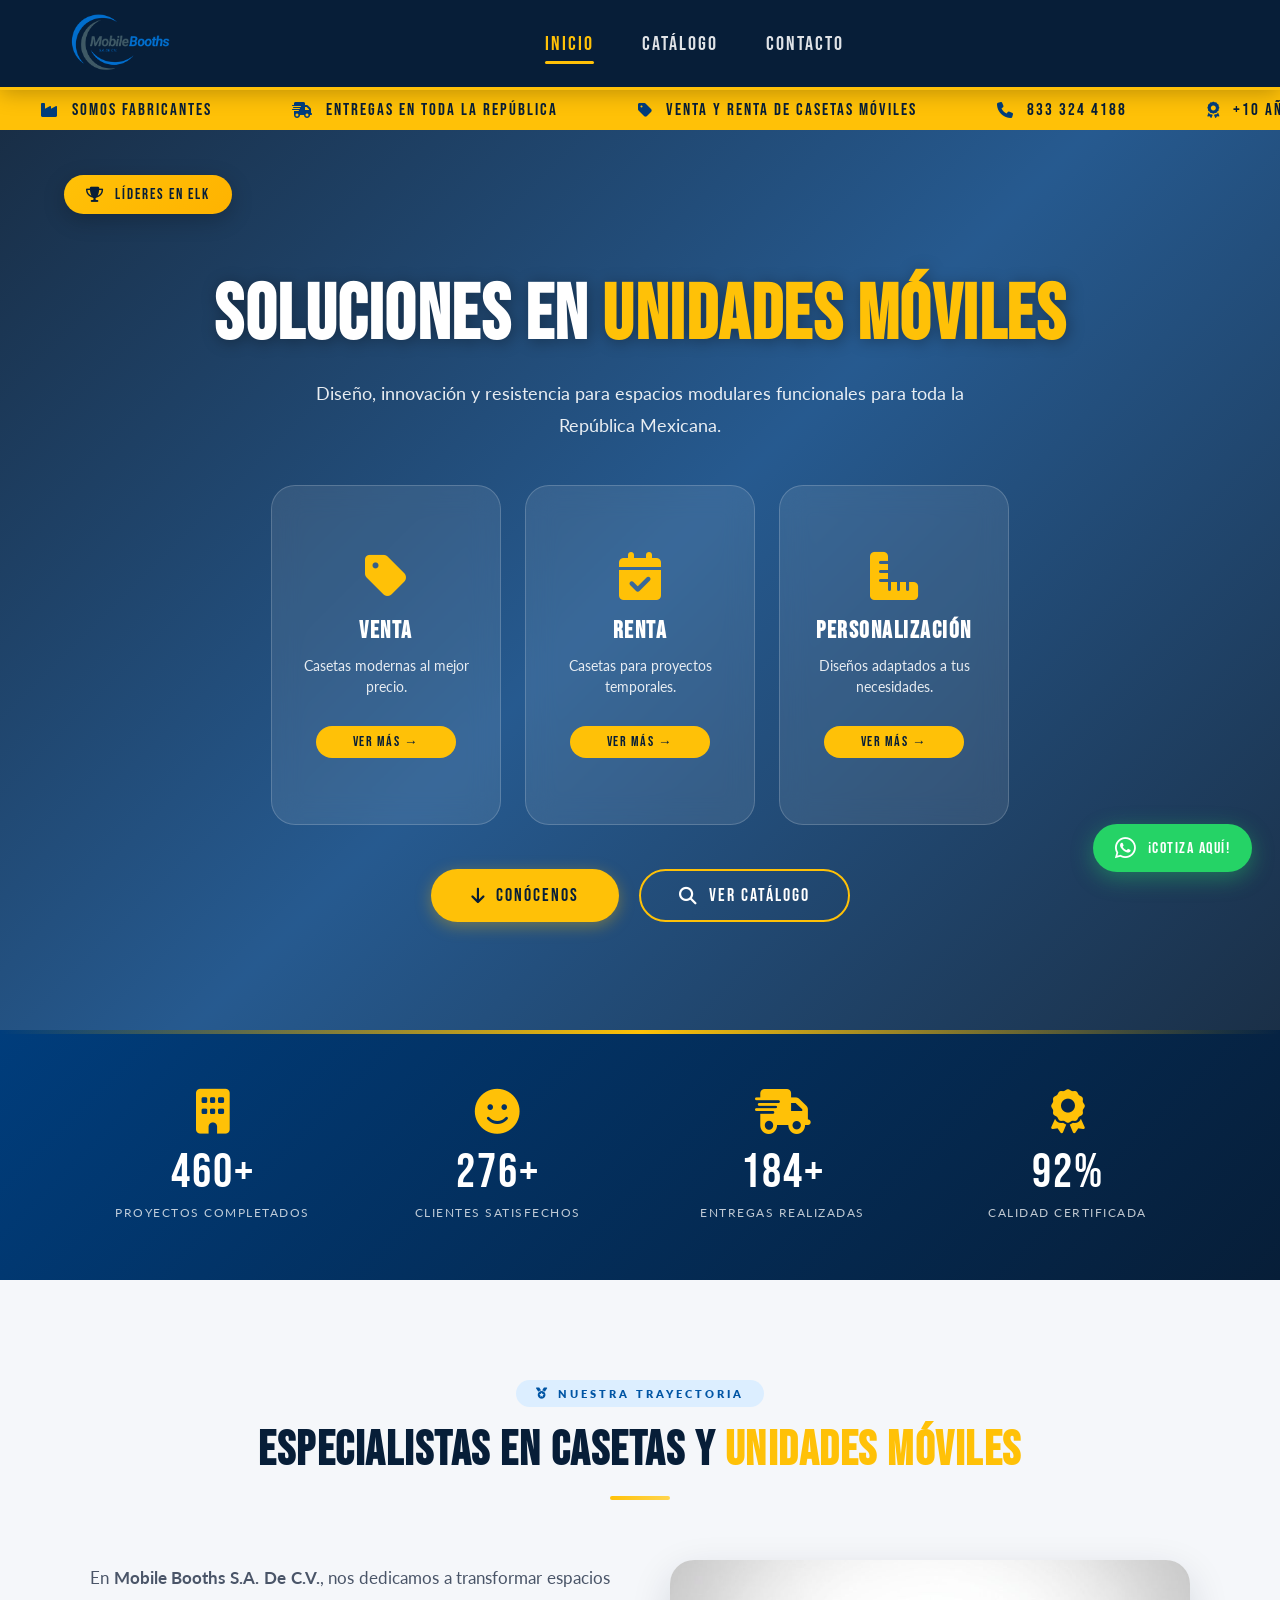
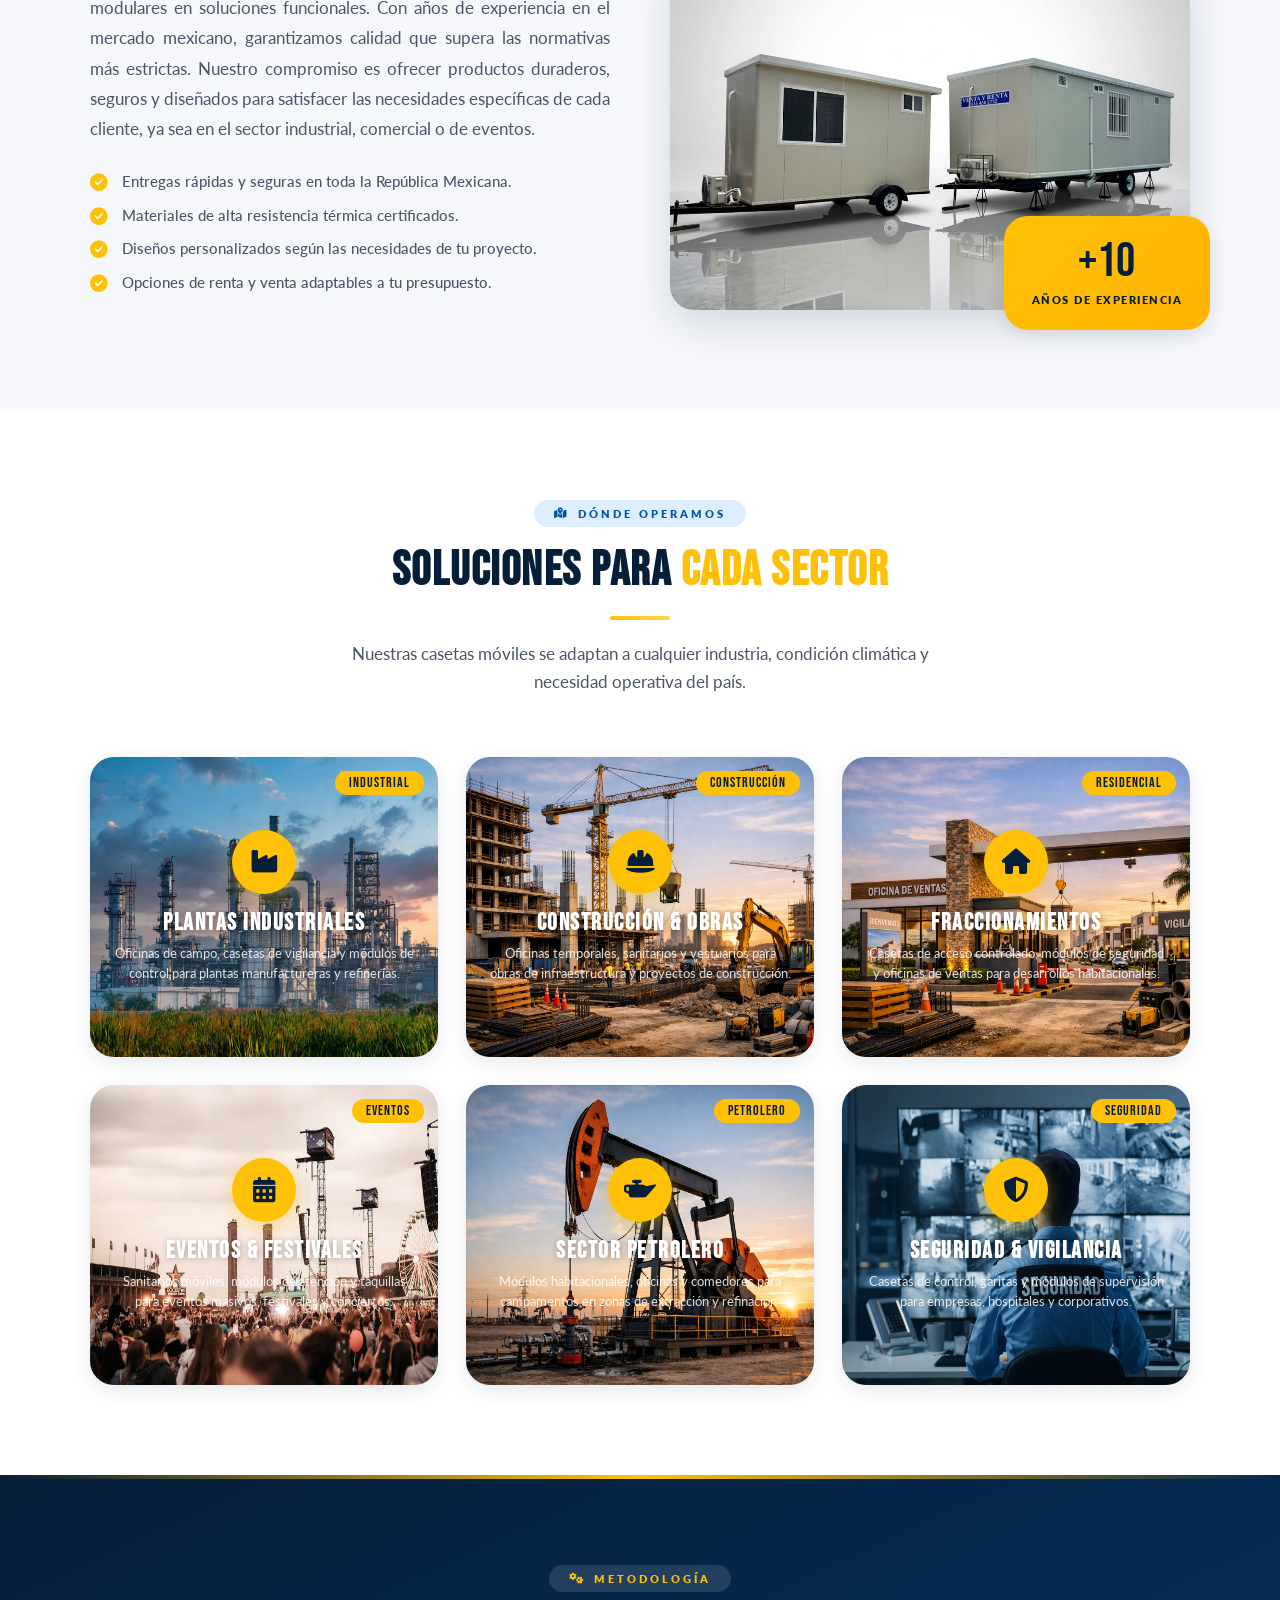
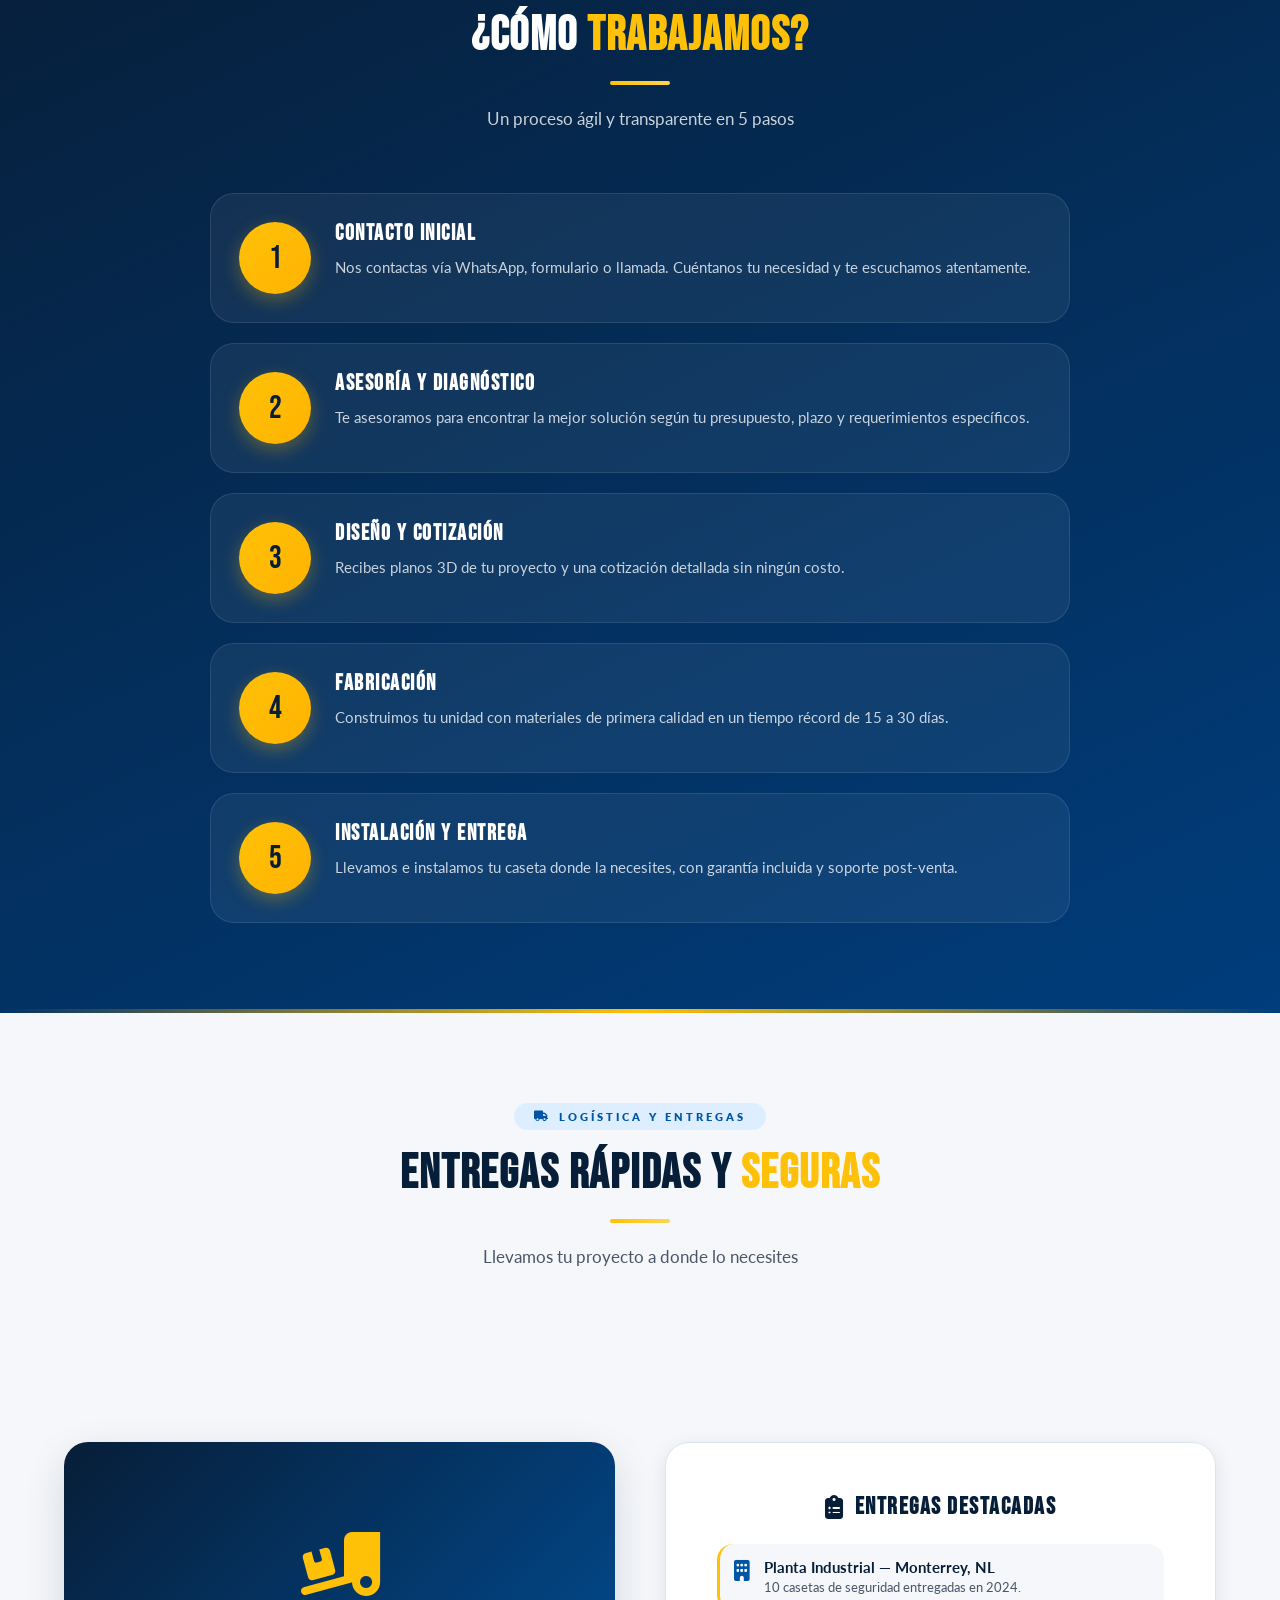
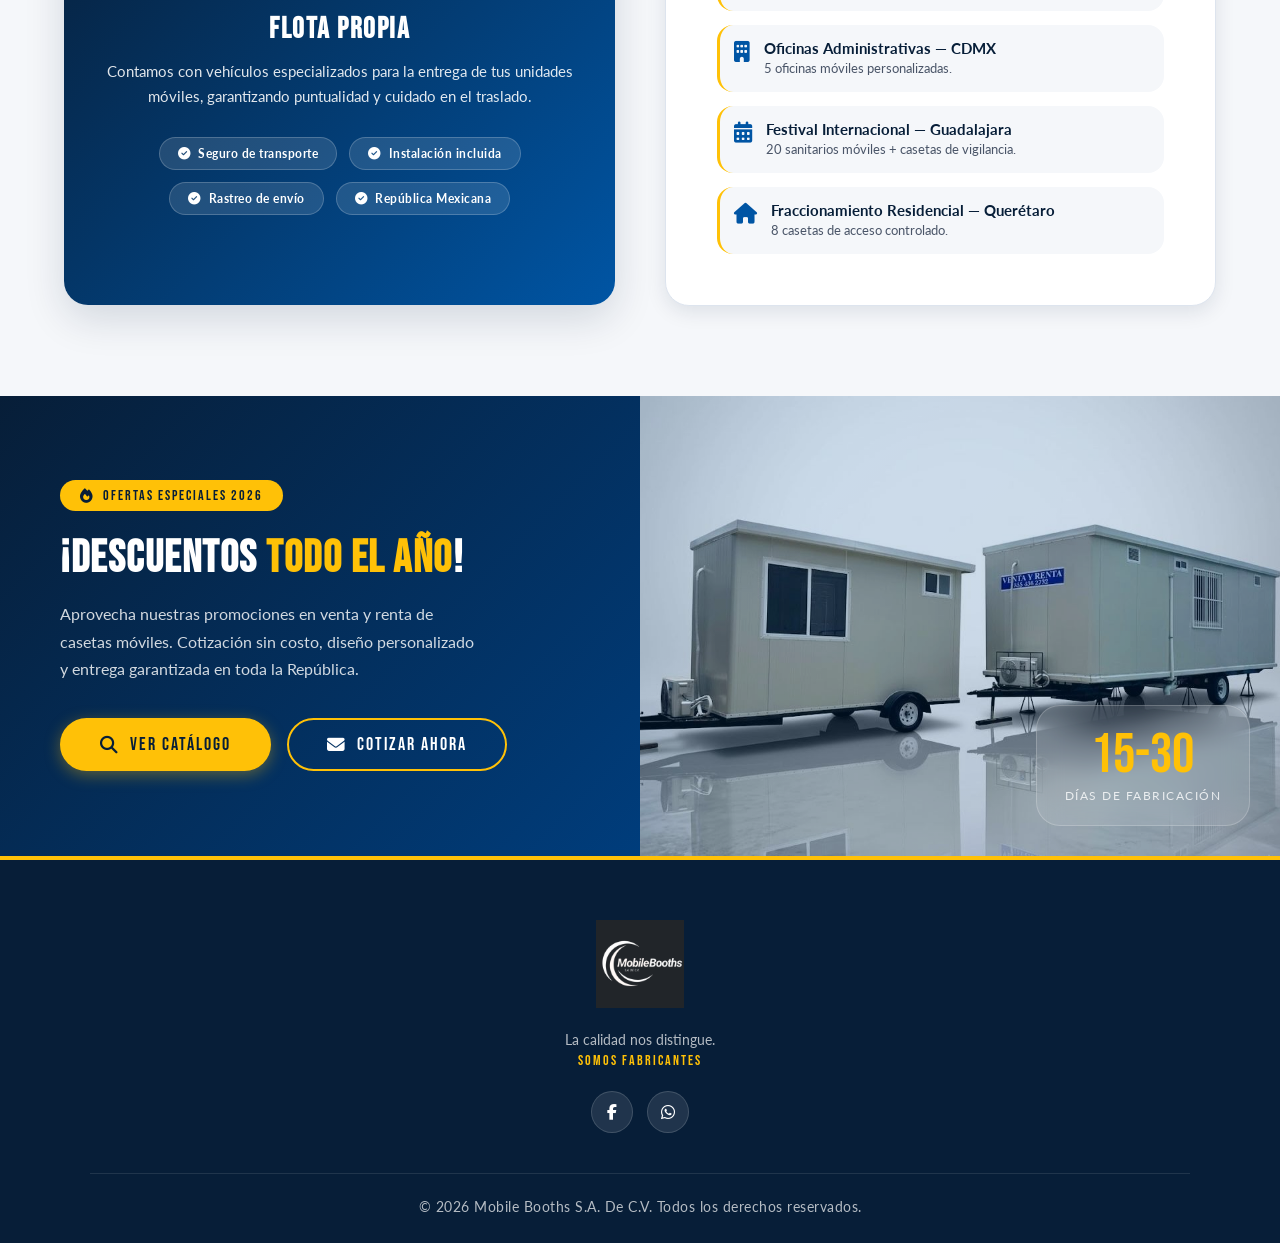
==== commit 618f9d06: "Add files via upload" ====
--- a/index.html
+++ b/index.html
@@ -189,7 +189,7 @@
                 <div class="sector-tag">INDUSTRIAL</div>
             </div>
             <div class="sector-card">
-                <div class="sector-bg-img" style="background-image: url('images/sectores/cns: .jfif;');"></div>
+                <div class="sector-bg-img" ><img src="images/construccion.png" alt=""></div>
                 <div class="sector-overlay"></div>
                 <div class="sector-content">
                     <div class="sector-icon"><i class="fas fa-hard-hat"></i></div>
@@ -199,7 +199,7 @@
                 <div class="sector-tag">CONSTRUCCIÓN</div>
             </div>
             <div class="sector-card">
-                <div class="sector-bg-img" style="background-image: url('images/1.png');"></div>
+                <div class="sector-bg-img" ><img src="images/fracc.png" alt=""></div>
                 <div class="sector-overlay"></div>
                 <div class="sector-content">
                     <div class="sector-icon"><i class="fas fa-home"></i></div>
@@ -209,7 +209,7 @@
                 <div class="sector-tag">RESIDENCIAL</div>
             </div>
             <div class="sector-card">
-                <div class="sector-bg-img" style="background-image: url('images/sectores/eventos.jpg');"></div>
+                <div class="sector-bg-img" ><img src="images/festival.jpeg" alt=""></div>
                 <div class="sector-overlay"></div>
                 <div class="sector-content">
                     <div class="sector-icon"><i class="fas fa-calendar-alt"></i></div>
@@ -219,7 +219,7 @@
                 <div class="sector-tag">EVENTOS</div>
             </div>
             <div class="sector-card">
-                <div class="sector-bg-img" style="background-image: url('images/sectores/petrolero.jpg');"></div>
+                <div class="sector-bg-img" ><img src="images/petroleo.png" alt=""></div>
                 <div class="sector-overlay"></div>
                 <div class="sector-content">
                     <div class="sector-icon"><i class="fas fa-oil-can"></i></div>
@@ -229,7 +229,7 @@
                 <div class="sector-tag">PETROLERO</div>
             </div>
             <div class="sector-card">
-                <div class="sector-bg-img" style="background-image: url('images/sectores/seguridad.jpg');"></div>
+                <div class="sector-bg-img" ><img src="images/seguridad.png" alt=""></div>
                 <div class="sector-overlay"></div>
                 <div class="sector-content">
                     <div class="sector-icon"><i class="fas fa-shield-alt"></i></div>
@@ -404,9 +404,6 @@
                 <a href="https://www.facebook.com/profile.php?id=100066891784108" class="social-icon" target="_blank" rel="noopener" aria-label="Facebook">
                     <i class="fab fa-facebook-f"></i>
                 </a>
-                <a href="#" class="social-icon" target="_blank" aria-label="Instagram">
-                    <i class="fab fa-instagram"></i>
-                </a>
                 <a href="https://wa.me/528333244188" class="social-icon" target="_blank" rel="noopener" aria-label="WhatsApp">
                     <i class="fab fa-whatsapp"></i>
                 </a>
